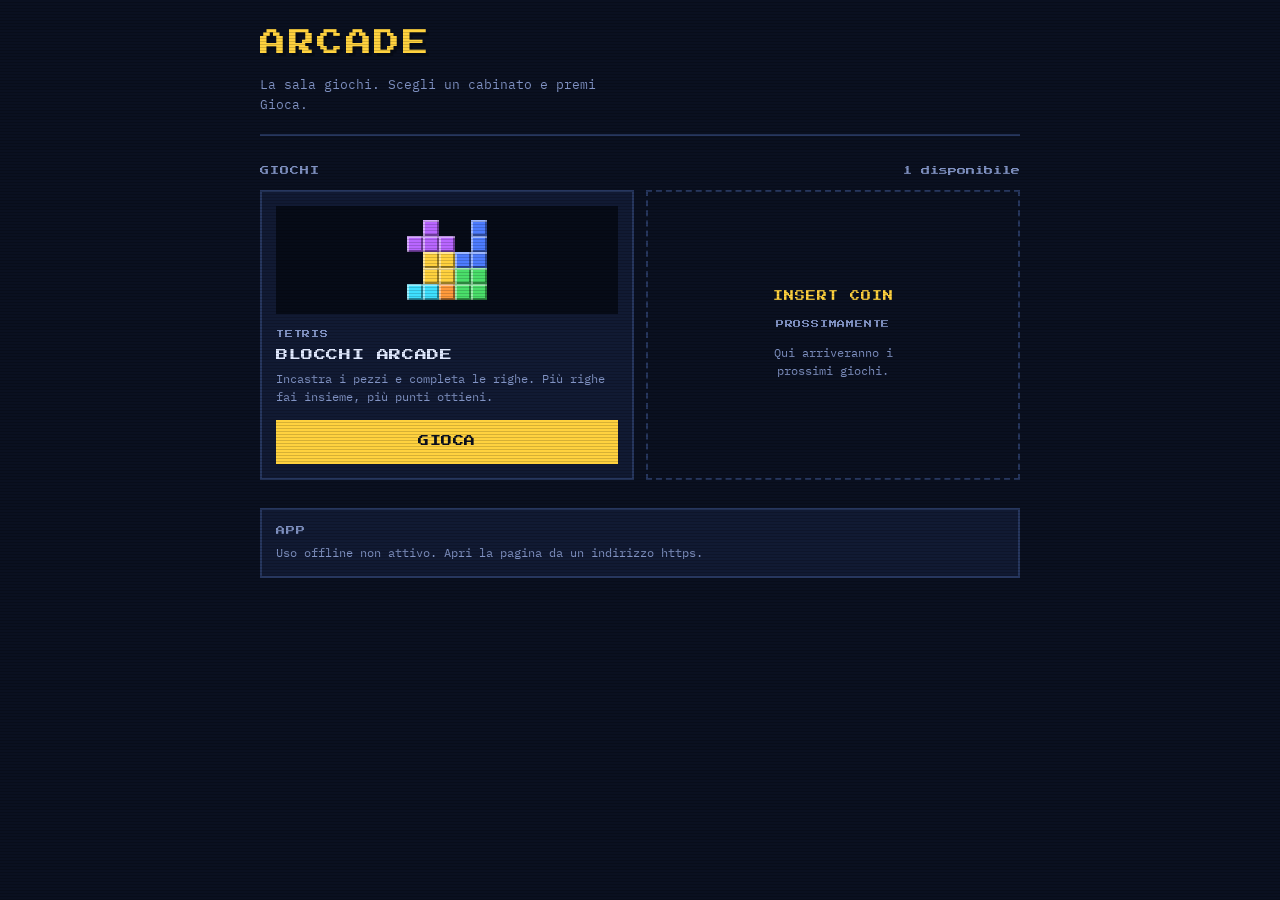
==== index.html @ da0999ce "V001 tetris, arkanoid" ====
<!doctype html>
<html lang="it">
<head>
<meta charset="utf-8">
<meta name="viewport" content="width=device-width,initial-scale=1,viewport-fit=cover">
<title>Arcade</title>
<meta name="theme-color" content="#0a1020">
<link rel="manifest" href="manifest.webmanifest">
<link rel="icon" type="image/png" sizes="192x192" href="icons/icon-192.png">
<link rel="apple-touch-icon" href="icons/apple-touch-icon.png">
<meta name="mobile-web-app-capable" content="yes">
<meta name="apple-mobile-web-app-capable" content="yes">
<meta name="apple-mobile-web-app-title" content="Arcade">
<meta name="apple-mobile-web-app-status-bar-style" content="black">
<link rel="stylesheet" href="fonts/fonts.css">
<style>
/* Layout: una colonna centrata con intestazione, griglia di schede-gioco e una sezione per l'aggiornamento dell'app. */
:root {
  --bg: #0a1020;
  --panel: #111a33;
  --line: #27375f;
  --fg: #e2eaff;
  --muted: #8193c4;
  --accent: #ffd23f;
  --on-accent: #0a1020;
  --well: #060b17;
  --scan: rgba(0, 0, 0, 0.16);
  --display: 'Press Start 2P', 'Courier New', monospace;
  --text: 'IBM Plex Mono', ui-monospace, 'Courier New', monospace;
  color-scheme: dark;
}
* { box-sizing: border-box; }
[hidden] { display: none !important; }
html { background: var(--bg); }
body {
  margin: 0;
  background: var(--bg);
  color: var(--fg);
  font-family: var(--text);
  font-size: 14px;
  line-height: 1.5;
  padding-top: calc(24px + env(safe-area-inset-top, 0px));
  padding-bottom: calc(24px + env(safe-area-inset-bottom, 0px));
  padding-left: max(16px, env(safe-area-inset-left, 0px));
  padding-right: max(16px, env(safe-area-inset-right, 0px));
  -webkit-tap-highlight-color: transparent;
}
body::after {
  content: ""; position: fixed; inset: 0; z-index: 10; pointer-events: none;
  background: repeating-linear-gradient(to bottom, transparent 0 2px, var(--scan) 2px 3px);
}
.app { max-width: 760px; margin: 0 auto; display: flex; flex-direction: column; gap: 28px; }

header { display: flex; flex-direction: column; gap: 12px; padding-bottom: 20px; border-bottom: 2px solid var(--line); }
h1 { margin: 0; font-family: var(--display); font-size: 26px; font-weight: 400; letter-spacing: 0.1em; color: var(--accent); text-transform: uppercase; text-shadow: 3px 3px 0 var(--well); }
.lead { margin: 0; color: var(--muted); font-size: 13px; max-width: 46ch; }

h2 { margin: 0; font-family: var(--display); font-size: 9px; font-weight: 400; letter-spacing: 0.1em; color: var(--muted); text-transform: uppercase; }
.games-head { display: flex; justify-content: space-between; align-items: baseline; gap: 12px; margin-bottom: 12px; }
.count { font-family: var(--display); font-size: 9px; color: var(--muted); font-variant-numeric: tabular-nums; }

.grid { display: grid; gap: 12px; grid-template-columns: repeat(auto-fill, minmax(min(100%, 280px), 1fr)); }

.card { background: var(--panel); border: 2px solid var(--line); padding: 14px; display: flex; flex-direction: column; gap: 14px; min-width: 0; }
.card:hover { border-color: var(--accent); }
.shot { background: var(--well); padding: 14px; display: flex; justify-content: center; }
.pieces { display: grid; grid-template-columns: repeat(var(--cols), 16px); grid-auto-rows: 16px; }
.pieces i { display: block; }
.pieces i.b {
  background: var(--c);
  box-shadow: inset 2px 2px 0 rgba(255,255,255,0.45), inset -2px -2px 0 rgba(0,0,0,0.4);
}
.meta { display: flex; flex-direction: column; gap: 6px; flex: 1; min-width: 0; }
.tag { font-family: var(--display); font-size: 8px; letter-spacing: 0.1em; color: var(--muted); text-transform: uppercase; }
h3 { margin: 0; font-family: var(--display); font-size: 12px; font-weight: 400; line-height: 1.5; letter-spacing: 0.05em; color: var(--fg); text-transform: uppercase; overflow-wrap: anywhere; }
.desc { margin: 0; font-size: 12px; color: var(--muted); }

.btn {
  display: block; text-align: center; text-decoration: none; cursor: pointer;
  font-family: var(--display); font-size: 11px; letter-spacing: 0.06em; text-transform: uppercase;
  color: var(--on-accent); background: var(--accent); border: 2px solid var(--accent);
  padding: 12px 18px; border-radius: 0;
}
.btn:hover:not(:disabled) { background: var(--fg); border-color: var(--fg); }
.btn:active:not(:disabled) { transform: translateY(1px); }
.btn:disabled { opacity: 0.4; cursor: default; }
.btn:focus-visible { outline: 2px solid var(--fg); outline-offset: 2px; }
.btn.sec { font-size: 9px; background: var(--well); color: var(--fg); border-color: var(--line); }
.btn.sec:hover:not(:disabled) { background: var(--well); border-color: var(--accent); }
.btn.sec.ready { background: var(--accent); color: var(--on-accent); border-color: var(--accent); }

.card.soon { background: transparent; border-style: dashed; justify-content: center; align-items: center; text-align: center; min-height: 220px; }
.card.soon:hover { border-color: var(--line); }
.soon p { margin: 0; font-size: 12px; color: var(--muted); max-width: 22ch; }
.insert { font-family: var(--display); font-size: 10px; letter-spacing: 0.1em; color: var(--accent); text-transform: uppercase; animation: blink 1.2s steps(2, jump-none) infinite; }
@keyframes blink { 50% { opacity: 0.25; } }

.update { background: var(--panel); border: 2px solid var(--line); padding: 14px; display: flex; flex-wrap: wrap; gap: 12px; align-items: center; justify-content: space-between; }
.update .info { display: flex; flex-direction: column; gap: 6px; flex: 1 1 200px; min-width: 0; }
.update p { margin: 0; font-size: 12px; color: var(--muted); }

@media (prefers-reduced-motion: reduce) { .insert { animation: none; } .btn:active { transform: none; } }
@media (max-width: 480px) { h1 { font-size: 20px; } }
</style>
</head>
<body>
<div class="app">
  <header>
    <h1>Arcade</h1>
    <p class="lead">La sala giochi. Scegli un cabinato e premi Gioca.</p>
  </header>

  <main>
    <div class="games-head">
      <h2>Giochi</h2>
      <span class="count" id="count"></span>
    </div>
    <div class="grid" id="grid"></div>
  </main>

  <section class="update" aria-label="Aggiornamento dell'app">
    <div class="info">
      <h2>App</h2>
      <p id="status" aria-live="polite">Preparo l'uso offline…</p>
    </div>
    <button class="btn sec" id="updateBtn" type="button">Controlla aggiornamenti</button>
  </section>
</div>

<script>
/* Per aggiungere un gioco: crea la sua cartella (come tetris/), copia un oggetto qui sotto
   e aggiungi i suoi file all'elenco CORE di sw.js.
   icon: righe di lettere (I O T S Z J L = colore del pezzo, "." = vuoto). */
var GAMES = [
  {
    title: 'Blocchi Arcade',
    tag: 'Tetris',
    desc: 'Incastra i pezzi e completa le righe. Più righe fai insieme, più punti ottieni.',
    url: 'tetris/',
    icon: ['.T..J', 'TTT.J', '.OOJJ', '.OOSS', 'IILSS']
  }
];

var COLORS = { I: '#3fe0ff', O: '#ffd23f', T: '#b866ff', S: '#4ade6a', Z: '#ff4d5e', J: '#4d7cff', L: '#ff9a3c' };

function el(tag, cls, text) {
  var n = document.createElement(tag);
  if (cls) n.className = cls;
  if (text) n.textContent = text;
  return n;
}

function icon(rows) {
  var cols = Math.max.apply(null, rows.map(function (r) { return r.length; }));
  var wrap = el('div', 'shot');
  var g = el('div', 'pieces');
  g.style.setProperty('--cols', cols);
  g.setAttribute('aria-hidden', 'true');
  rows.forEach(function (r) {
    for (var i = 0; i < cols; i++) {
      var c = r.charAt(i), cell = el('i', COLORS[c] ? 'b' : '');
      if (COLORS[c]) cell.style.setProperty('--c', COLORS[c]);
      g.appendChild(cell);
    }
  });
  wrap.appendChild(g);
  return wrap;
}

function card(game) {
  var c = el('article', 'card');
  c.appendChild(icon(game.icon));
  var m = el('div', 'meta');
  m.appendChild(el('span', 'tag', game.tag));
  m.appendChild(el('h3', '', game.title));
  m.appendChild(el('p', 'desc', game.desc));
  c.appendChild(m);
  var a = el('a', 'btn', 'Gioca');
  a.href = game.url;
  a.setAttribute('aria-label', 'Gioca a ' + game.title);
  c.appendChild(a);
  return c;
}

var grid = document.getElementById('grid');
GAMES.forEach(function (g) { grid.appendChild(card(g)); });

var soon = el('div', 'card soon');
soon.appendChild(el('span', 'insert', 'Insert coin'));
soon.appendChild(el('span', 'tag', 'Prossimamente'));
soon.appendChild(el('p', '', 'Qui arriveranno i prossimi giochi.'));
grid.appendChild(soon);

document.getElementById('count').textContent = GAMES.length + (GAMES.length === 1 ? ' disponibile' : ' disponibili');

/* ---- Installazione e aggiornamenti ---- */
(function () {
  var statusEl = document.getElementById('status');
  var btn = document.getElementById('updateBtn');
  if (!('serviceWorker' in navigator)) {
    statusEl.textContent = 'Uso offline non disponibile qui. Apri la pagina da un indirizzo https.';
    btn.hidden = true;
    return;
  }

  var version = '', reg = null, waiting = null, reloading = false, lastCheck = Date.now();
  var hadController = !!navigator.serviceWorker.controller;

  function say(t) { statusEl.textContent = t; }
  function vtxt() { return version ? ' · v' + version : ''; }

  function showReady(w) {
    waiting = w;
    say('Nuova versione pronta.');
    btn.textContent = 'Aggiorna e riavvia';
    btn.classList.add('ready');
    btn.disabled = false;
  }
  function track(w) {
    say('Scarico la nuova versione…');
    btn.disabled = true;
    w.addEventListener('statechange', function () {
      if (w.state === 'installed') showReady(w);
      else if (w.state === 'redundant' && !waiting) { say('Aggiornamento non riuscito. Riprova.'); btn.disabled = false; }
    });
  }

  function check(manual) {
    if (!reg) return Promise.resolve();
    if (manual) { say('Controllo in corso…'); btn.disabled = true; }
    return reg.update().then(function () {
      lastCheck = Date.now();
      if (reg.waiting) showReady(reg.waiting);
      else if (reg.installing) track(reg.installing);
      else if (manual) say('Sei aggiornato' + vtxt());
    }).catch(function () {
      if (manual) say(navigator.onLine ? 'Controllo non riuscito. Riprova tra poco.' : 'Nessuna connessione. Riprova quando sei online.');
    }).then(function () {
      if (manual && !waiting && !reg.installing) btn.disabled = false;
    });
  }

  navigator.serviceWorker.addEventListener('message', function (e) {
    if (e.data && e.data.type === 'VERSION') {
      version = e.data.version;
      if (!waiting) say('Pronta per l’uso offline' + vtxt());
    }
  });
  navigator.serviceWorker.addEventListener('controllerchange', function () {
    if (!hadController) { hadController = true; return; } // prima installazione: niente riavvio
    if (reloading) return;
    reloading = true;
    location.reload();
  });

  btn.addEventListener('click', function () {
    if (waiting) {
      btn.disabled = true;
      say('Riavvio…');
      waiting.postMessage({ type: 'SKIP_WAITING' });
      return;
    }
    check(true);
  });

  document.addEventListener('visibilitychange', function () {
    if (!document.hidden && reg && !waiting && Date.now() - lastCheck > 10 * 60 * 1000) check(false);
  });

  navigator.serviceWorker.register('sw.js', { updateViaCache: 'none' }).then(function (r) {
    reg = r;
    if (r.waiting && navigator.serviceWorker.controller) showReady(r.waiting);
    r.addEventListener('updatefound', function () {
      if (navigator.serviceWorker.controller && r.installing) track(r.installing);
    });
    return navigator.serviceWorker.ready;
  }).then(function (r) {
    if (r.active) r.active.postMessage({ type: 'GET_VERSION' });
  }).catch(function () {
    say('Uso offline non attivo. Apri la pagina da un indirizzo https.');
    btn.hidden = true;
  });
})();
</script>
</body>
</html>
---- fonts/fonts.css ----
/* Font locali. Copia in questa cartella i tre file .woff2 con questi nomi esatti.
   Finché mancano, l'app usa un font monospace di sistema. */
@font-face {
  font-family: 'Press Start 2P';
  font-style: normal;
  font-weight: 400;
  font-display: swap;
  src: url('PressStart2P-Regular.woff2') format('woff2');
}
@font-face {
  font-family: 'IBM Plex Mono';
  font-style: normal;
  font-weight: 400;
  font-display: swap;
  src: url('IBMPlexMono-Regular.woff2') format('woff2');
}
@font-face {
  font-family: 'IBM Plex Mono';
  font-style: normal;
  font-weight: 600;
  font-display: swap;
  src: url('IBMPlexMono-SemiBold.woff2') format('woff2');
}
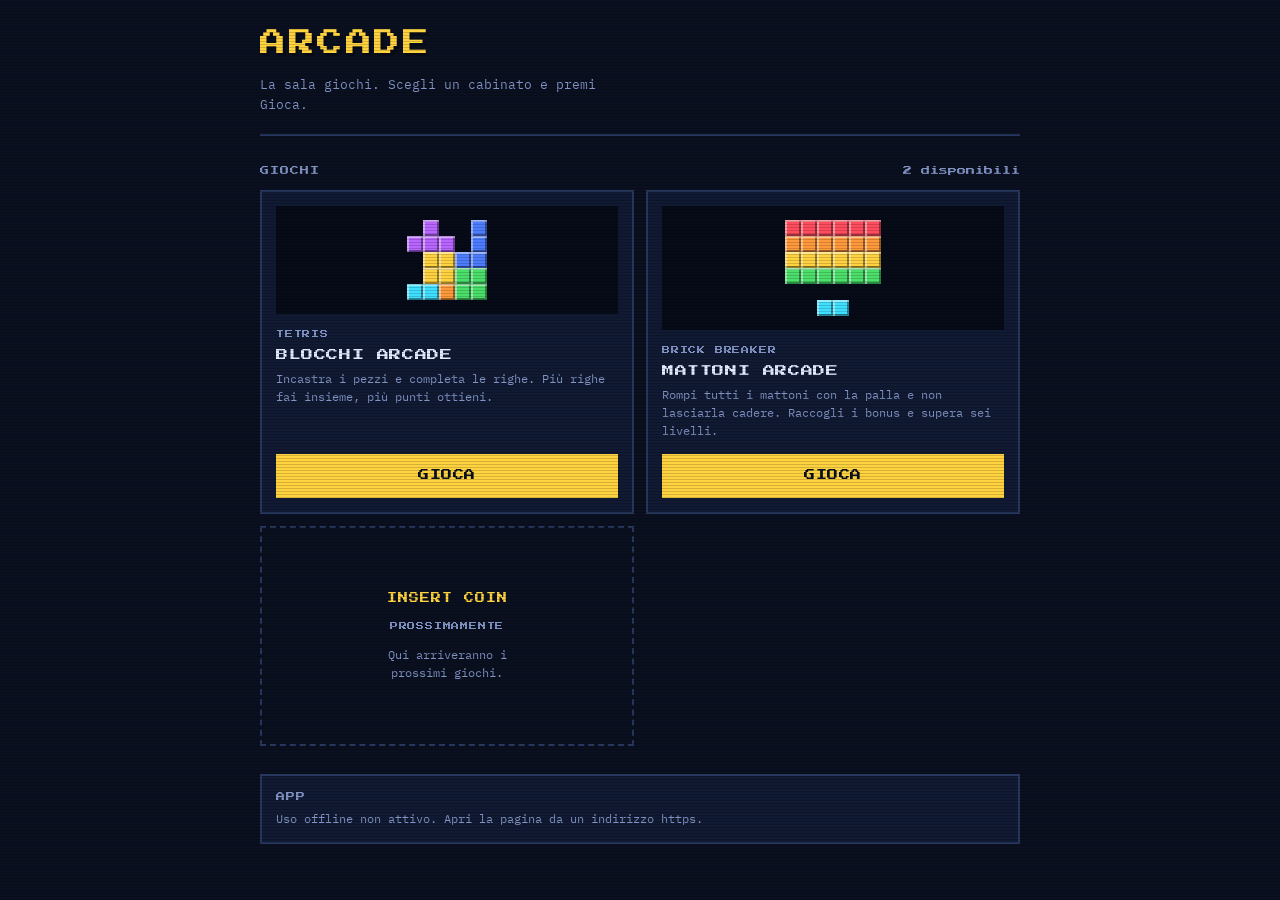
==== commit a683988a: "V0011 tetris, arkanoid" ====
--- a/index.html
+++ b/index.html
@@ -138,6 +138,13 @@
     desc: 'Incastra i pezzi e completa le righe. Più righe fai insieme, più punti ottieni.',
     url: 'tetris/',
     icon: ['.T..J', 'TTT.J', '.OOJJ', '.OOSS', 'IILSS']
+  },
+  {
+    title: 'Mattoni Arcade',
+    tag: 'Brick breaker',
+    desc: 'Rompi tutti i mattoni con la palla e non lasciarla cadere. Raccogli i bonus e supera sei livelli.',
+    url: 'mattoni/',
+    icon: ['ZZZZZZ', 'LLLLLL', 'OOOOOO', 'SSSSSS', '......', '..II..']
   }
 ];
 
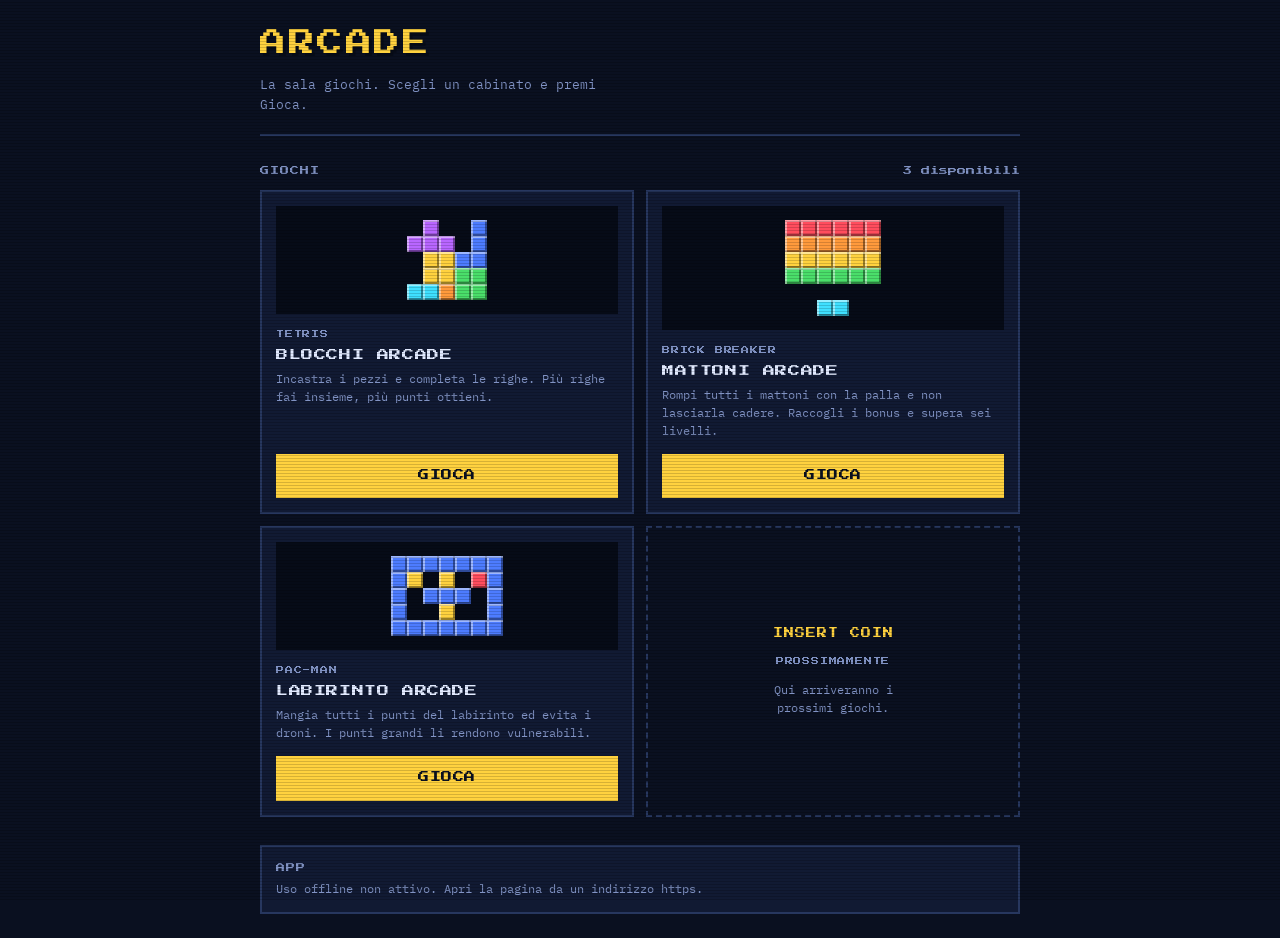
==== commit 3d56c0d3: "V002 added pacman" ====
--- a/index.html
+++ b/index.html
@@ -145,6 +145,13 @@
     desc: 'Rompi tutti i mattoni con la palla e non lasciarla cadere. Raccogli i bonus e supera sei livelli.',
     url: 'mattoni/',
     icon: ['ZZZZZZ', 'LLLLLL', 'OOOOOO', 'SSSSSS', '......', '..II..']
+  },
+  {
+    title: 'Labirinto Arcade',
+    tag: 'Pac-Man',
+    desc: 'Mangia tutti i punti del labirinto ed evita i droni. I punti grandi li rendono vulnerabili.',
+    url: 'labirinto/',
+    icon: ['JJJJJJJ', 'JO.O.ZJ', 'J.JJJ.J', 'J..O..J', 'JJJJJJJ']
   }
 ];
 
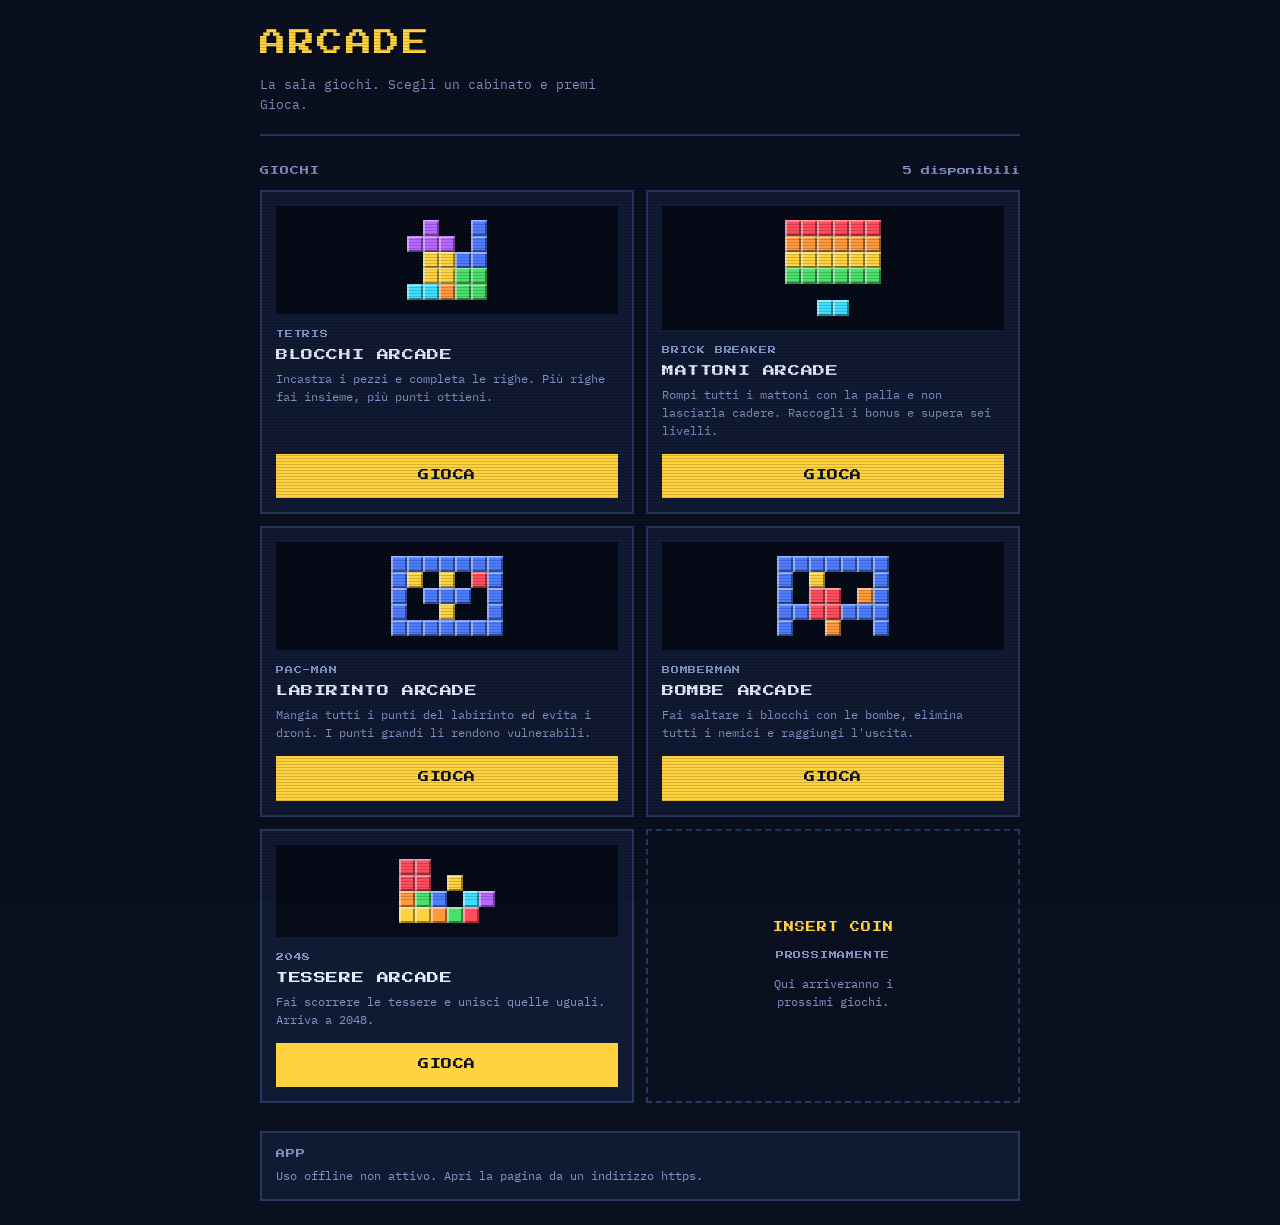
==== commit 2d3a7181: "V003 added bomberman, 2048" ====
--- a/index.html
+++ b/index.html
@@ -152,6 +152,20 @@
     desc: 'Mangia tutti i punti del labirinto ed evita i droni. I punti grandi li rendono vulnerabili.',
     url: 'labirinto/',
     icon: ['JJJJJJJ', 'JO.O.ZJ', 'J.JJJ.J', 'J..O..J', 'JJJJJJJ']
+  },
+  {
+    title: 'Bombe Arcade',
+    tag: 'Bomberman',
+    desc: "Fai saltare i blocchi con le bombe, elimina tutti i nemici e raggiungi l'uscita.",
+    url: 'bombe/',
+    icon: ['JJJJJJJ', 'J.O...J', 'J.ZZ.LJ', 'JJZZJJJ', 'J..L..J']
+  },
+  {
+    title: 'Tessere Arcade',
+    tag: '2048',
+    desc: "Fai scorrere le tessere e unisci quelle uguali. Arriva a 2048.",
+    url: 'tessere/',
+    icon: ['ZZ....', 'ZZ.O..', 'LSJ.IT', 'OOLSZ.']
   }
 ];
 
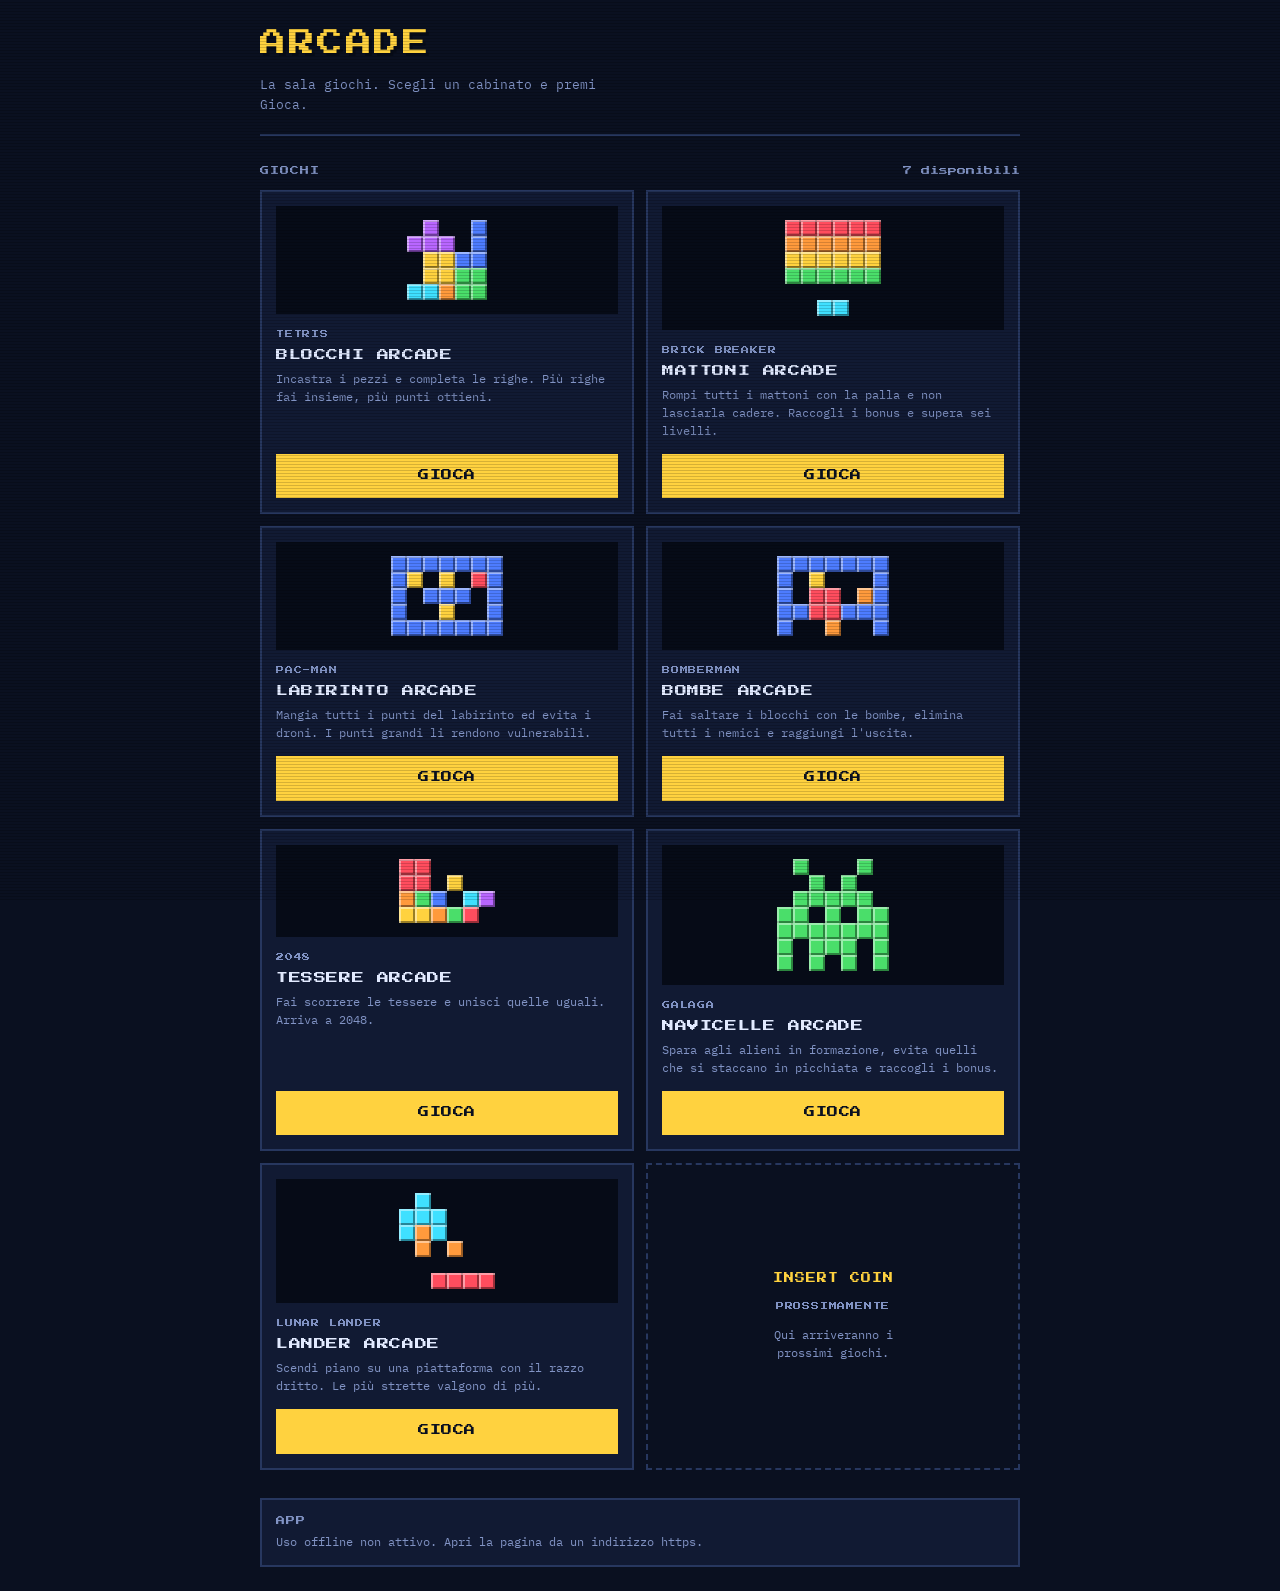
==== commit 4a847326: "V004 added galaga and lunar lander" ====
--- a/index.html
+++ b/index.html
@@ -166,6 +166,20 @@
     desc: "Fai scorrere le tessere e unisci quelle uguali. Arriva a 2048.",
     url: 'tessere/',
     icon: ['ZZ....', 'ZZ.O..', 'LSJ.IT', 'OOLSZ.']
+  },
+  {
+    title: 'Navicelle Arcade',
+    tag: 'Galaga',
+    desc: "Spara agli alieni in formazione, evita quelli che si staccano in picchiata e raccogli i bonus.",
+    url: 'navicelle/',
+    icon: ['.S...S.', '..S.S..', '.SSSSS.', 'SS.S.SS', 'SSSSSSS', 'S.SSS.S', 'S.S.S.S']
+  },
+  {
+    title: 'Lander Arcade',
+    tag: 'Lunar Lander',
+    desc: "Scendi piano su una piattaforma con il razzo dritto. Le più strette valgono di più.",
+    url: 'lander/',
+    icon: ['.I....', 'III...', 'ILI...', '.L.L..', '......', '..ZZZZ']
   }
 ];
 
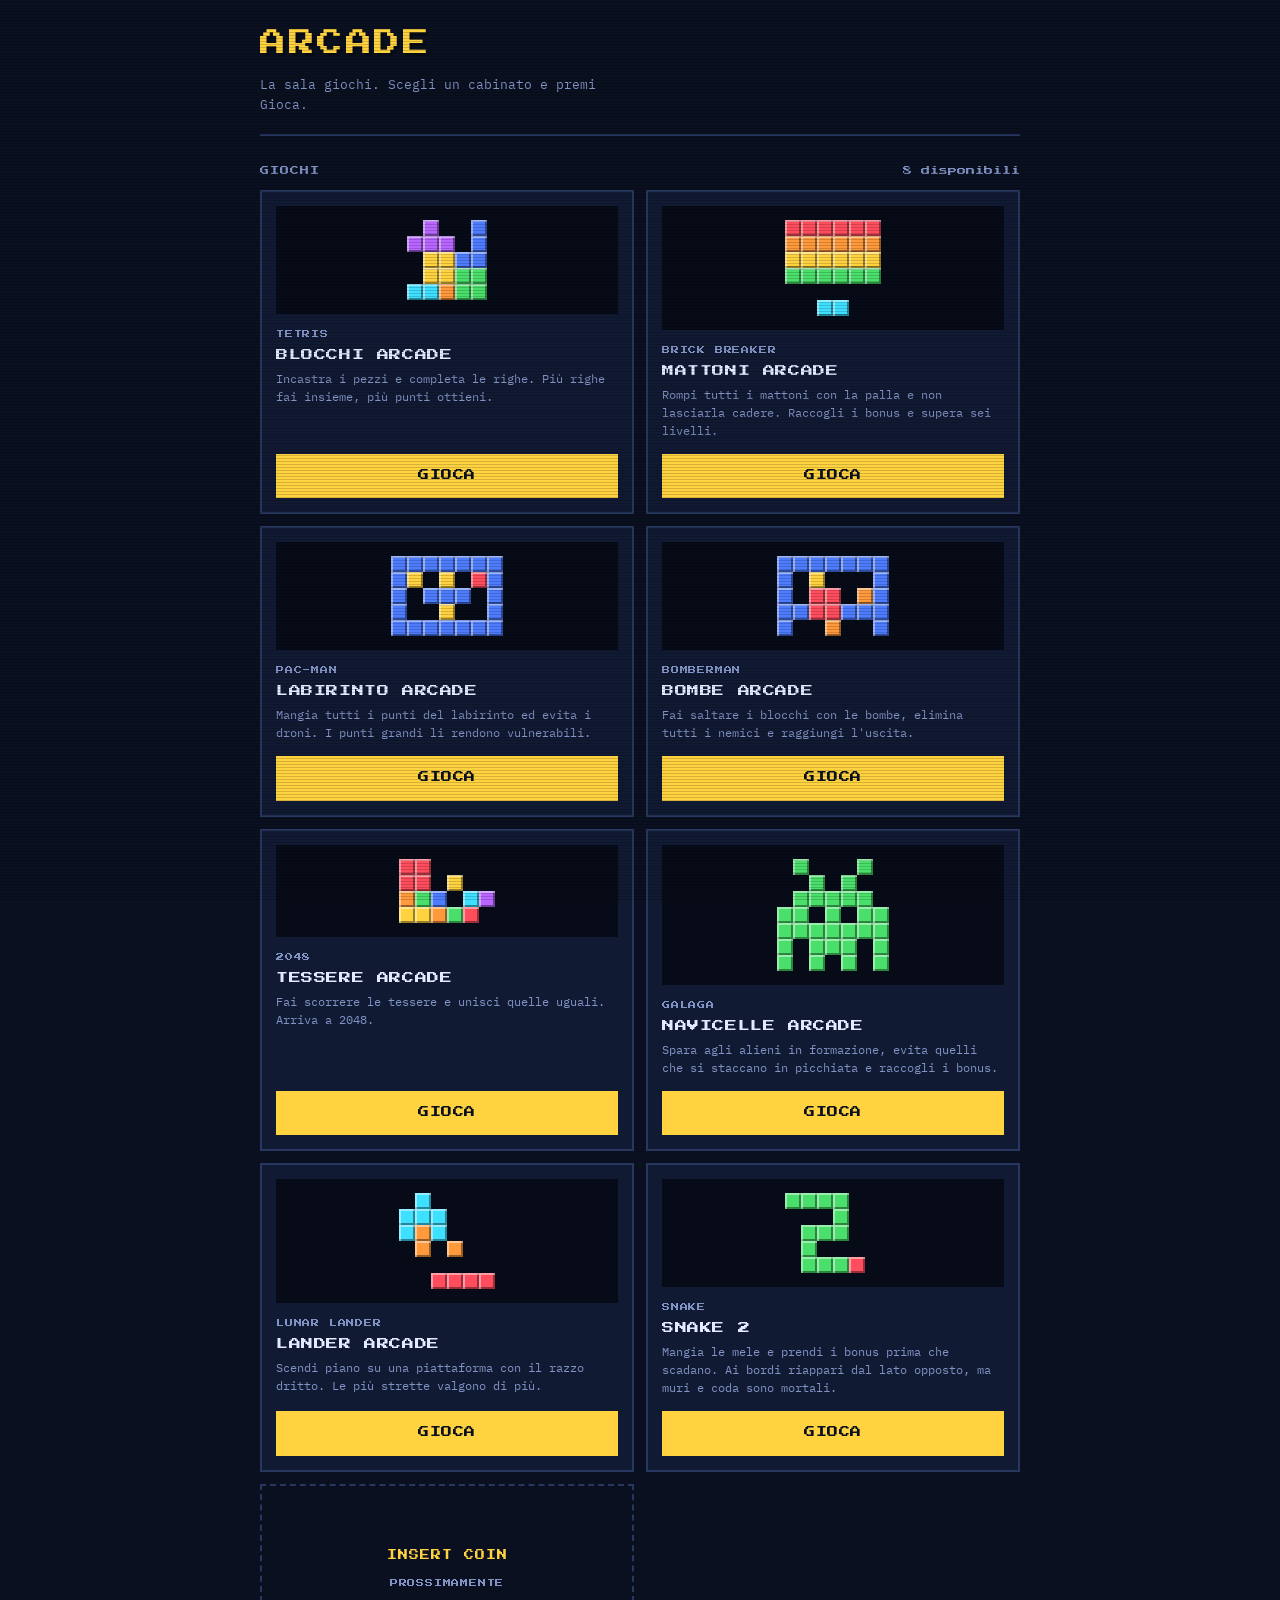
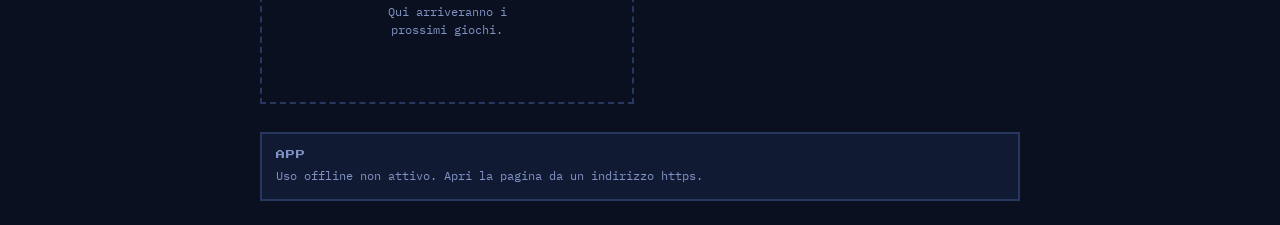
==== commit 5de810ab: "V004 added snake" ====
--- a/index.html
+++ b/index.html
@@ -180,6 +180,13 @@
     desc: "Scendi piano su una piattaforma con il razzo dritto. Le più strette valgono di più.",
     url: 'lander/',
     icon: ['.I....', 'III...', 'ILI...', '.L.L..', '......', '..ZZZZ']
+  },
+  {
+    title: 'Snake 2',
+    tag: 'Snake',
+    desc: "Mangia le mele e prendi i bonus prima che scadano. Ai bordi riappari dal lato opposto, ma muri e coda sono mortali.",
+    url: 'snake/',
+    icon: ['SSSS..', '...S..', '.SSS..', '.S....', '.SSSZ.']
   }
 ];
 
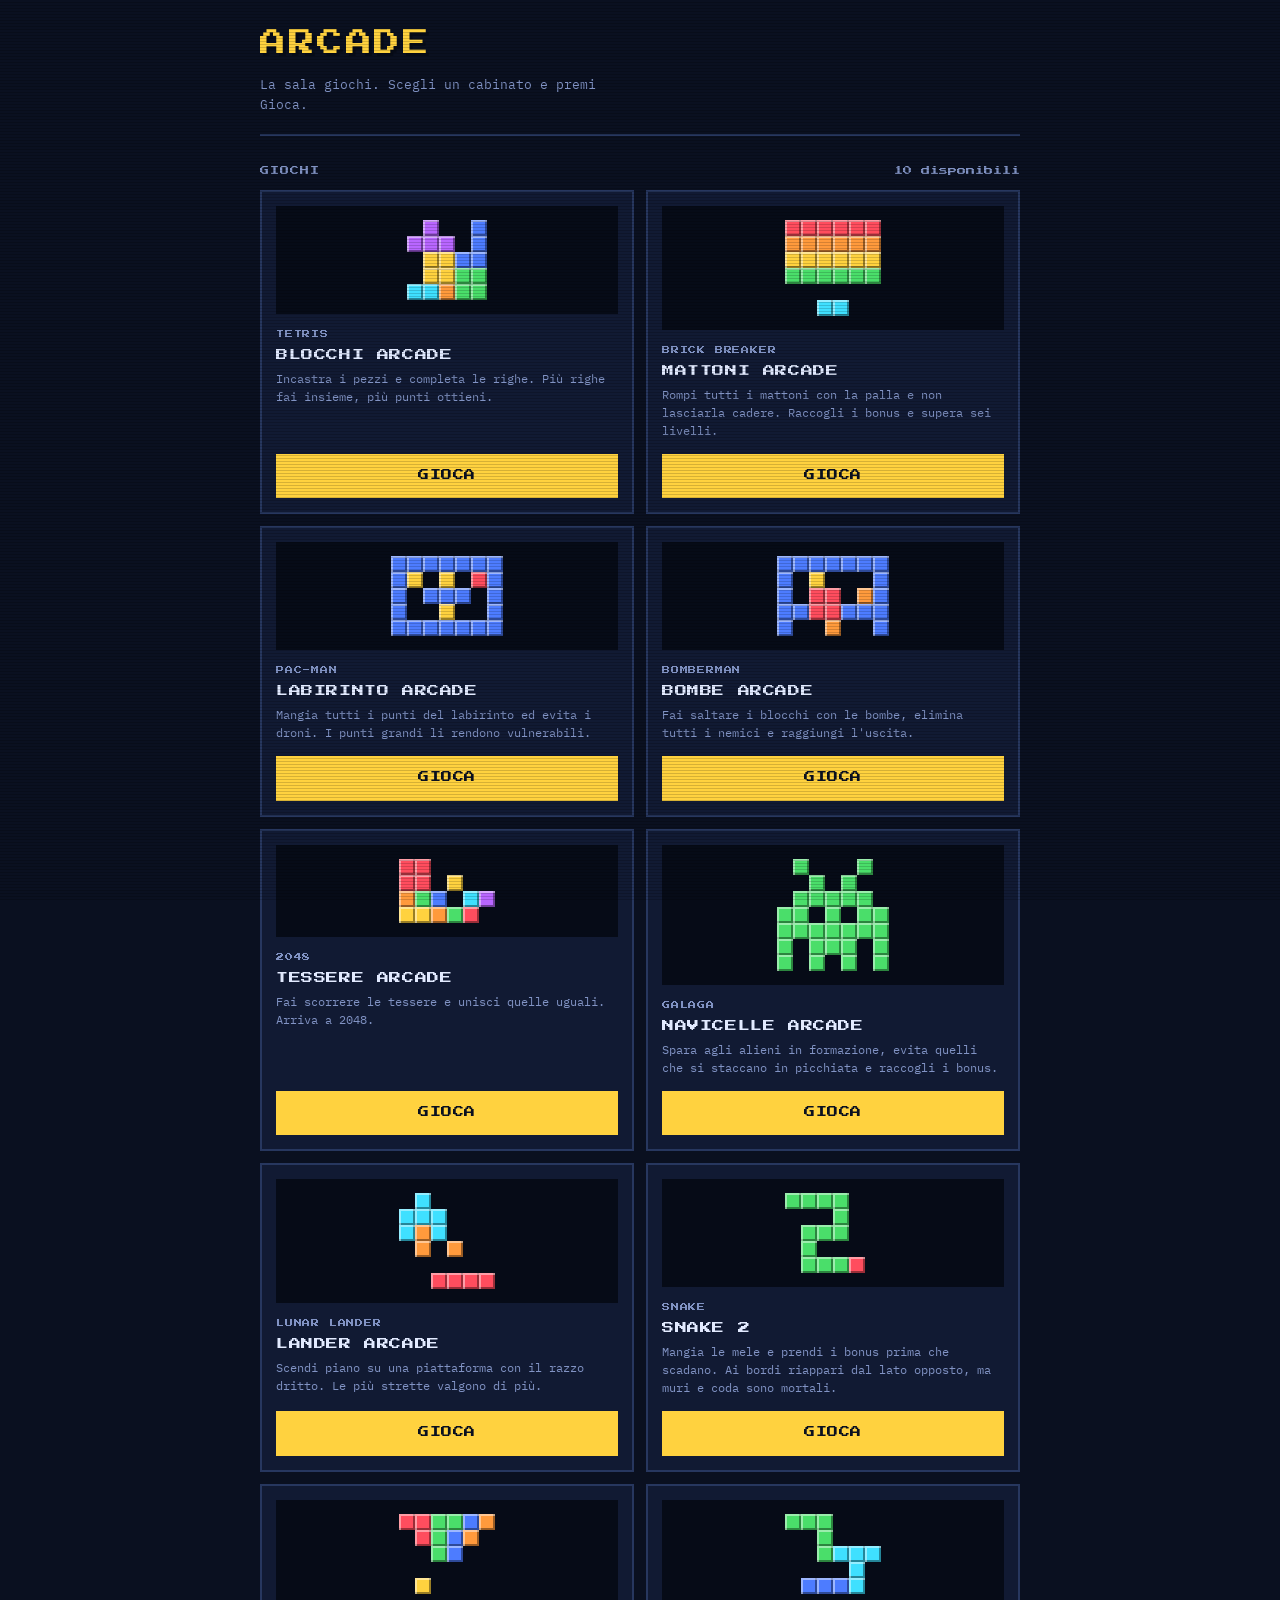
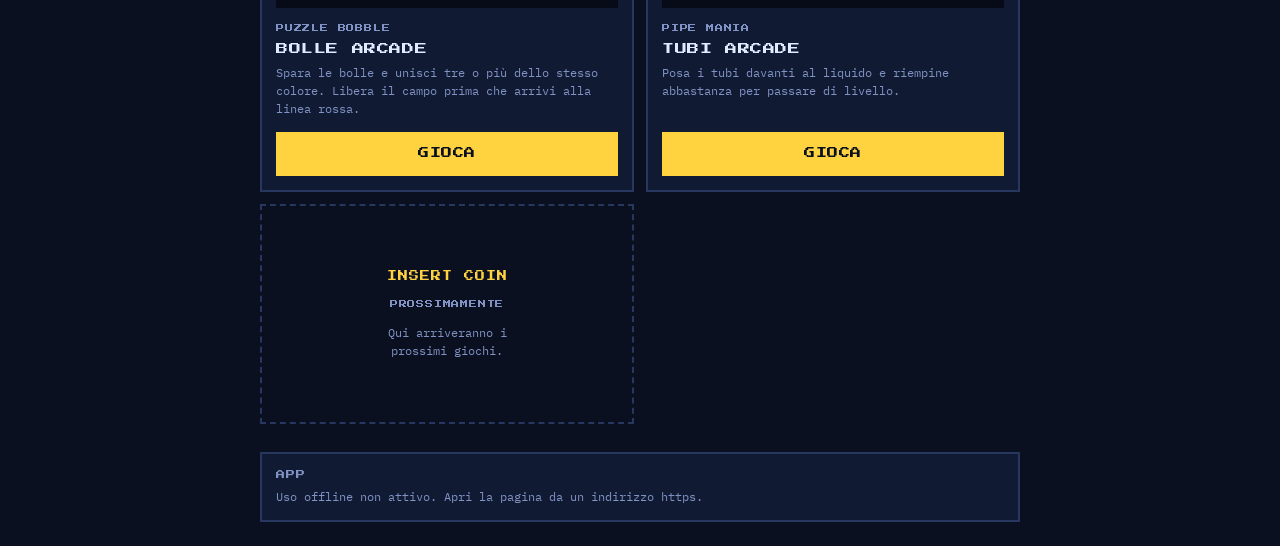
==== commit 7df27e4c: "V004 added puzzle bubble and pipes" ====
--- a/index.html
+++ b/index.html
@@ -187,6 +187,20 @@
     desc: "Mangia le mele e prendi i bonus prima che scadano. Ai bordi riappari dal lato opposto, ma muri e coda sono mortali.",
     url: 'snake/',
     icon: ['SSSS..', '...S..', '.SSS..', '.S....', '.SSSZ.']
+  },
+  {
+    title: 'Bolle Arcade',
+    tag: 'Puzzle Bobble',
+    desc: "Spara le bolle e unisci tre o più dello stesso colore. Libera il campo prima che arrivi alla linea rossa.",
+    url: 'bolle/',
+    icon: ['ZZSSJL', '.ZSJL.', '..SJ..', '......', '.O....']
+  },
+  {
+    title: 'Tubi Arcade',
+    tag: 'Pipe Mania',
+    desc: "Posa i tubi davanti al liquido e riempine abbastanza per passare di livello.",
+    url: 'tubi/',
+    icon: ['SSS...', '..S...', '..SIII', '....I.', '.JJJI.']
   }
 ];
 
